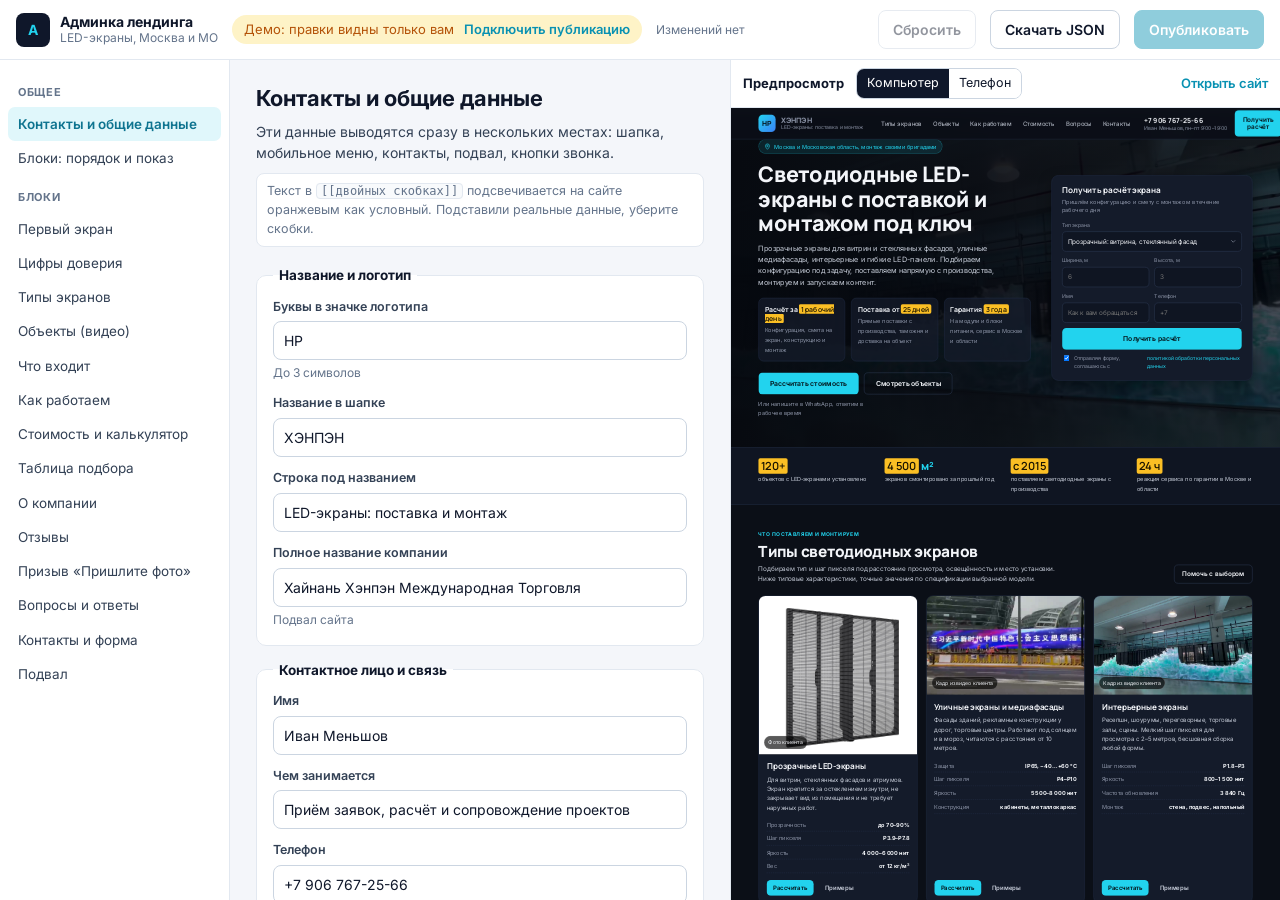
==== admin/index.html @ 5473659e "Админка: контент лендинга в content/landing.json, редактор с предпросмотром и публикацией в GitHub C" ====
<!DOCTYPE html>
<html lang="ru">
<head>
<meta charset="utf-8">
<meta name="viewport" content="width=device-width, initial-scale=1">
<meta name="robots" content="noindex, nofollow">
<title>Админка лендинга LED-экранов</title>
<link rel="preconnect" href="https://fonts.googleapis.com">
<link rel="preconnect" href="https://fonts.gstatic.com" crossorigin>
<link href="https://fonts.googleapis.com/css2?family=Inter:wght@400;500;600;700&display=swap" rel="stylesheet">
<link rel="icon" href="data:image/svg+xml,%3Csvg xmlns=%27http://www.w3.org/2000/svg%27 viewBox=%270 0 32 32%27%3E%3Crect width=%2732%27 height=%2732%27 rx=%277%27 fill=%27%230F172A%27/%3E%3Ctext x=%2716%27 y=%2722%27 font-size=%2714%27 font-family=%27Arial%27 font-weight=%27700%27 fill=%27%2322D3EE%27 text-anchor=%27middle%27%3EA%3C/text%3E%3C/svg%3E">
<link rel="stylesheet" href="admin.css?v=1">
</head>
<body>

<header class="top">
  <a class="brand" href="../index.html" title="Обзор прототипа"><span class="mk">A</span><span><b>Админка лендинга</b><small>LED-экраны, Москва и МО</small></span></a>
  <div class="mode" id="mode"></div>
  <span class="dirty" id="dirty"></span>
  <span class="live" id="live"></span>
  <span class="grow"></span>
  <button class="btn ghost" id="btn-history" hidden>История</button>
  <button class="btn ghost" id="btn-reset" disabled>Сбросить</button>
  <button class="btn ghost" id="btn-download" title="Скачать текущий контент файлом landing.json">Скачать JSON</button>
  <button class="btn primary" id="btn-publish" disabled title="Ctrl+S">Опубликовать</button>
</header>

<div class="layout">
  <nav class="nav" id="nav"></nav>
  <main class="editor" id="editor"><p class="fh" style="padding:24px">Загрузка…</p></main>
  <aside class="preview">
    <div class="pv-bar">
      <b>Предпросмотр</b>
      <span class="seg"><button type="button" class="on" data-device="desktop">Компьютер</button><button type="button" data-device="mobile">Телефон</button></span>
      <span class="grow"></span>
      <a class="lnk" href="../landing.html" target="_blank" rel="noopener">Открыть сайт</a>
    </div>
    <div class="pv-box" id="pv-box"><iframe id="pv" title="Предпросмотр лендинга"></iframe></div>
  </aside>
</div>
<button class="pv-toggle" id="pv-toggle" type="button">Предпросмотр</button>

<datalist id="media-list"></datalist>
<div class="toasts" id="toasts"></div>

<!-- Вход для публикации -->
<div class="modal" id="m-login">
  <form class="box" id="login-form">
    <button type="button" class="x" data-close aria-label="Закрыть">✕</button>
    <h2>Подключить публикацию</h2>
    <p>Правки публикуются в репозиторий <a id="repo-link" target="_blank" rel="noopener">на GitHub</a>, сайт обновляется сам примерно за минуту. Для входа нужен токен GitHub с правом записи в этот репозиторий.</p>
    <details class="how">
      <summary>Как получить токен (2 минуты)</summary>
      <ol>
        <li>Войдите на GitHub под аккаунтом с доступом к репозиторию.</li>
        <li>Откройте <a href="https://github.com/settings/personal-access-tokens/new" target="_blank" rel="noopener">github.com/settings/personal-access-tokens/new</a>.</li>
        <li>Token name: «Админка лендинга». Expiration: срок действия, например 90 дней.</li>
        <li>Repository access: <b>Only select repositories</b>, выберите <b>led-screens-landing-prototype</b>.</li>
        <li>Permissions → Repository permissions → <b>Contents: Read and write</b>.</li>
        <li>Нажмите Generate token, скопируйте токен и вставьте ниже.</li>
      </ol>
    </details>
    <label class="fld"><span class="fl">Токен GitHub</span><input type="password" id="login-token" autocomplete="off" placeholder="github_pat_…"></label>
    <label class="chk"><input type="checkbox" id="login-remember" checked> <span>Запомнить в этом браузере</span></label>
    <p class="fh">Токен хранится только в вашем браузере и отправляется только на api.github.com.</p>
    <p class="err" id="login-err"></p>
    <div class="row end"><button type="button" class="btn ghost" data-close>Отмена</button><button type="submit" class="btn primary">Подключить</button></div>
  </form>
</div>

<!-- Публикация -->
<div class="modal" id="m-publish">
  <form class="box" id="pub-form">
    <button type="button" class="x" data-close aria-label="Закрыть">✕</button>
    <h2>Опубликовать изменения</h2>
    <p id="pub-files" class="fh"></p>
    <label class="fld"><span class="fl">Что изменили</span><input type="text" id="pub-msg" maxlength="120"></label>
    <p class="fh">Описание попадёт в историю изменений, по нему удобно найти и вернуть прошлую версию.</p>
    <p class="err" id="pub-err"></p>
    <div class="row end"><button type="button" class="btn ghost" data-close>Отмена</button><button type="submit" class="btn primary">Опубликовать</button></div>
  </form>
</div>

<!-- История -->
<div class="modal" id="m-history">
  <div class="box wide">
    <button type="button" class="x" data-close aria-label="Закрыть">✕</button>
    <h2>История изменений</h2>
    <p class="fh">Любую прошлую версию можно открыть в редакторе и опубликовать заново.</p>
    <div id="hist-list"></div>
  </div>
</div>

<script src="../assets/render.js?v=3"></script>
<script src="github.js?v=1"></script>
<script src="schema.js?v=1"></script>
<script src="admin.js?v=2"></script>
</body>
</html>
---- admin/admin.css ----
/* Админка лендинга: светлый рабочий интерфейс, предпросмотр справа */
:root{
  --bg:#F4F6FA;--surface:#FFFFFF;--surface-2:#F8FAFC;--ink:#0F172A;--ink-2:#334155;--muted:#64748B;
  --line:#E2E8F0;--line-2:#CBD5E1;--brand:#0891B2;--brand-2:#0E7490;--brand-soft:#E0F7FB;
  --ok:#15803D;--ok-soft:#DCFCE7;--warn:#B45309;--warn-soft:#FEF3C7;--err:#B91C1C;--err-soft:#FEE2E2;
  --r:10px;--top:60px;
}
*{box-sizing:border-box}
html,body{height:100%}
body{margin:0;background:var(--bg);color:var(--ink);font:14px/1.5 "Inter",system-ui,-apple-system,"Segoe UI",Roboto,sans-serif;overflow:hidden}
a{color:var(--brand)}
button,input,select,textarea{font:inherit;color:inherit}
code{background:var(--surface-2);border:1px solid var(--line);border-radius:4px;padding:0 4px;font-size:12px}
.grow{flex:1}
.row{display:flex;gap:8px;align-items:center;flex-wrap:wrap}
.row.end{justify-content:flex-end;margin-top:16px}
.fh{display:block;color:var(--muted);font-size:12px;margin:4px 0 0}
.err{color:var(--err);font-size:13px;margin:8px 0 0}
.err:empty{display:none}
.badge{font-size:11px;background:var(--line);color:var(--muted);border-radius:99px;padding:1px 7px;margin-left:6px;white-space:nowrap}

/* Кнопки */
.btn{display:inline-flex;align-items:center;justify-content:center;gap:6px;border:1px solid var(--line-2);background:var(--surface);border-radius:8px;padding:8px 14px;font-weight:600;cursor:pointer;text-decoration:none;color:var(--ink);white-space:nowrap}
.btn:hover:not(:disabled){border-color:var(--ink-2)}
.btn:disabled{opacity:.45;cursor:default}
.btn.primary{background:var(--brand);border-color:var(--brand);color:#fff}
.btn.primary:hover:not(:disabled){background:var(--brand-2);border-color:var(--brand-2)}
.btn.ghost{background:transparent}
.btn.sm{padding:5px 10px;font-size:13px}
.btn.add{width:100%;border-style:dashed;color:var(--brand);background:transparent;margin-top:8px}
.lnk{background:none;border:0;color:var(--brand);cursor:pointer;padding:0;font-weight:600;text-decoration:none}
.ib{width:28px;height:28px;border:1px solid var(--line);background:var(--surface);border-radius:6px;cursor:pointer;display:inline-grid;place-items:center;font-size:13px;color:var(--ink-2);padding:0}
.ib:hover:not(:disabled){border-color:var(--ink-2);color:var(--ink)}
.ib:disabled{opacity:.35;cursor:default}

/* Верхняя панель */
.top{height:var(--top);display:flex;align-items:center;gap:14px;padding:0 16px;background:var(--surface);border-bottom:1px solid var(--line);position:relative;z-index:5}
.brand{display:flex;align-items:center;gap:10px;text-decoration:none;color:var(--ink);flex:none}
.brand .mk{width:34px;height:34px;border-radius:8px;background:#0F172A;color:#22D3EE;display:grid;place-items:center;font-weight:700}
.brand b{display:block;font-size:14px;line-height:1.2}
.brand small{display:block;color:var(--muted);font-size:12px;line-height:1.2}
.mode{display:flex;align-items:center;gap:10px;font-size:13px;border-radius:99px;padding:5px 12px;white-space:nowrap}
.mode.demo{background:var(--warn-soft);color:var(--warn)}
.mode.live{background:var(--ok-soft);color:var(--ok)}
.dirty{font-size:12px;color:var(--muted);white-space:nowrap}
.dirty.on{color:var(--warn);font-weight:600}
.live{font-size:12px;white-space:nowrap}
.live.wait{color:var(--muted)}
.live.ok{color:var(--ok);font-weight:600}

/* Раскладка */
.layout{display:grid;grid-template-columns:230px minmax(380px,1fr) minmax(360px,1.1fr);height:calc(100% - var(--top))}
.nav{background:var(--surface);border-right:1px solid var(--line);overflow:auto;padding:10px 8px 40px}
.ng{font-size:11px;font-weight:700;text-transform:uppercase;letter-spacing:.06em;color:var(--muted);padding:14px 10px 6px}
.ni{display:flex;align-items:center;justify-content:space-between;gap:6px;padding:7px 10px;border-radius:7px;color:var(--ink-2);text-decoration:none;font-size:13.5px}
.ni:hover{background:var(--surface-2);color:var(--ink)}
.ni.on{background:var(--brand-soft);color:var(--brand-2);font-weight:600}
.ni.off span:first-child{color:var(--muted);text-decoration:line-through}
.editor{overflow:auto;padding:22px 26px 80px}
.preview{border-left:1px solid var(--line);display:flex;flex-direction:column;background:#E9EDF3;min-width:0}
.pv-bar{display:flex;align-items:center;gap:12px;padding:8px 12px;background:var(--surface);border-bottom:1px solid var(--line);font-size:13px}
.seg{display:inline-flex;border:1px solid var(--line-2);border-radius:8px;overflow:hidden}
.seg button{border:0;background:var(--surface);padding:5px 10px;cursor:pointer;font-size:12.5px}
.seg button.on{background:var(--ink);color:#fff}
.pv-box{flex:1;position:relative;overflow:hidden}
.pv-box iframe{position:absolute;top:0;border:0;transform-origin:0 0;background:#0B0F17}
.pv-box iframe.mobile{top:12px;border-radius:14px;box-shadow:0 10px 30px rgba(15,23,42,.25)}
.pv-toggle{display:none}

/* Редактор */
.ph{display:flex;align-items:center;justify-content:space-between;gap:12px;flex-wrap:wrap;margin-bottom:6px}
.ph h1{font-size:22px;margin:0}
.intro{color:var(--ink-2);margin:6px 0 10px;max-width:720px}
.tip{font-size:12.5px;color:var(--muted);background:var(--surface);border:1px solid var(--line);border-radius:8px;padding:8px 10px;margin:8px 0 18px}
.form{display:flex;flex-direction:column;gap:14px;max-width:760px}
.fld{display:flex;flex-direction:column;min-width:0}
.fl{font-size:12.5px;font-weight:600;color:var(--ink-2);margin-bottom:5px}
.fld input[type=text],.fld input[type=number],.fld input[type=password],.fld select,.fld textarea,.brow input[type=text]{width:100%;background:var(--surface);border:1px solid var(--line-2);border-radius:8px;padding:8px 10px;outline:0;min-width:0}
.fld textarea{resize:vertical;min-height:60px}
.fld input:focus,.fld select:focus,.fld textarea:focus,.brow input:focus{border-color:var(--brand);box-shadow:0 0 0 3px var(--brand-soft)}
.cnt{font-size:11px;color:var(--muted);align-self:flex-end;margin-top:3px}
.cnt.over{color:var(--err);font-weight:600}
.chk{display:inline-flex;align-items:center;gap:8px;cursor:pointer;font-size:13.5px}
.chk input{width:16px;height:16px;accent-color:var(--brand);margin:0}
.chk.pill{background:var(--surface);border:1px solid var(--line);border-radius:99px;padding:5px 12px}
.grp{border:1px solid var(--line);border-radius:var(--r);background:var(--surface);padding:12px 16px 16px;margin:0;display:flex;flex-direction:column;gap:12px}
.grp legend{font-weight:700;padding:0 6px;font-size:13.5px}
.mchk{display:flex;flex-wrap:wrap;gap:8px 16px;background:var(--surface);border:1px solid var(--line);border-radius:8px;padding:9px 12px}
.ico-row{display:flex;gap:10px;align-items:center}
.ico-pv{width:36px;height:36px;border-radius:8px;background:#0F172A;color:#22D3EE;display:grid;place-items:center;flex:none}
.ico-pv svg{width:20px;height:20px}

/* Медиа */
.media-row{display:flex;gap:12px;align-items:flex-start}
.thumb{width:132px;aspect-ratio:16/10;border-radius:8px;background:#0F172A;overflow:hidden;flex:none;display:grid;place-items:center;color:#94A3B8;font-size:12px;border:1px solid var(--line)}
.thumb img,.thumb video{width:100%;height:100%;object-fit:cover}
.media-ctl{flex:1;display:flex;flex-direction:column;gap:6px;min-width:0}

/* Списки */
.lst{background:var(--surface-2);border:1px solid var(--line);border-radius:var(--r);padding:10px 12px 12px}
.lst-h{display:flex;align-items:center;gap:8px}
.lst-h .cnt{align-self:auto;margin:0 0 5px;background:var(--line);border-radius:99px;padding:0 7px}
.itm{background:var(--surface);border:1px solid var(--line);border-radius:8px;margin-top:8px}
.itm.off{opacity:.7}
.itm summary{list-style:none;display:flex;align-items:center;gap:8px;padding:8px 10px;cursor:pointer;user-select:none}
.itm summary::-webkit-details-marker{display:none}
.itm summary::before{content:"▸";color:var(--muted);font-size:12px;transition:transform .15s}
.itm[open] summary::before{transform:rotate(90deg)}
.itm summary .t{flex:1;min-width:0;overflow:hidden;text-overflow:ellipsis;white-space:nowrap;font-weight:600}
.itm .ctl{display:inline-flex;gap:4px;flex:none}
.itm .body{padding:4px 14px 14px 30px;display:flex;flex-direction:column;gap:12px;border-top:1px solid var(--line)}
.itm .body .lst{background:var(--bg)}
.irow{display:flex;gap:8px;align-items:flex-end;margin-top:8px}
.irow .fld{flex:1}
.irow .ctl{display:inline-flex;gap:4px;padding-bottom:5px}
.lst.inline .irow .fl{font-size:11.5px;font-weight:500;color:var(--muted)}
.lst.inline .irow + .irow .fl{display:none}

/* Блоки */
.blocks{display:flex;flex-direction:column;gap:6px;max-width:760px}
.brow{display:grid;grid-template-columns:26px minmax(170px,1fr) minmax(160px,1fr) auto;gap:10px;align-items:center;background:var(--surface);border:1px solid var(--line);border-radius:8px;padding:8px 10px}
.brow.off{background:var(--surface-2)}
.brow.off b{color:var(--muted);text-decoration:line-through}
.brow .n{color:var(--muted);font-size:12px;text-align:center}
.brow .ctl{display:inline-flex;gap:4px;align-items:center}

/* Модальные окна */
.modal{position:fixed;inset:0;background:rgba(15,23,42,.45);display:none;align-items:center;justify-content:center;padding:16px;z-index:50}
.modal.open{display:flex}
.modal .box{background:var(--surface);border-radius:14px;width:min(520px,100%);max-height:92vh;overflow:auto;padding:22px 24px;position:relative;box-shadow:0 20px 60px rgba(15,23,42,.3)}
.modal .box.wide{width:min(720px,100%)}
.modal h2{margin:0 0 8px;font-size:19px}
.modal p{margin:0 0 10px;color:var(--ink-2)}
.modal .x{position:absolute;top:12px;right:12px;border:0;background:none;font-size:18px;color:var(--muted);cursor:pointer}
.modal .fld{margin:10px 0 8px}
.how{background:var(--surface-2);border:1px solid var(--line);border-radius:8px;padding:8px 12px;margin:10px 0}
.how summary{cursor:pointer;font-weight:600}
.how ol{margin:8px 0 2px;padding-left:20px;color:var(--ink-2)}
.how li{margin:3px 0}
.hrow{display:flex;justify-content:space-between;align-items:center;gap:12px;border-top:1px solid var(--line);padding:10px 0}
.hrow b{font-weight:600}

/* Уведомления */
.toasts{position:fixed;right:16px;bottom:16px;display:flex;flex-direction:column;gap:8px;z-index:60;max-width:min(420px,calc(100vw - 32px))}
.toast{background:#0F172A;color:#fff;border-radius:10px;padding:10px 14px;font-size:13.5px;box-shadow:0 10px 30px rgba(15,23,42,.3);transition:opacity .3s,transform .3s}
.toast.ok{background:var(--ok)}
.toast.warn{background:var(--warn)}
.toast.err{background:var(--err)}
.toast.out{opacity:0;transform:translateY(8px)}

/* Узкие экраны: предпросмотр по кнопке */
@media (max-width:1180px){
  .layout{grid-template-columns:200px 1fr}
  .preview{position:fixed;inset:var(--top) 0 0 auto;width:min(560px,100%);z-index:20;transform:translateX(100%);transition:transform .2s;box-shadow:-10px 0 30px rgba(15,23,42,.2)}
  body.pv-open .preview{transform:none}
  .pv-toggle{display:block;position:fixed;right:16px;bottom:16px;z-index:30;background:#0F172A;color:#fff;border:0;border-radius:99px;padding:10px 16px;font-weight:600;cursor:pointer;box-shadow:0 8px 24px rgba(15,23,42,.3)}
  body.pv-open .pv-toggle{background:var(--brand)}
  .toasts{bottom:70px}
  .dirty,.live{display:none}
}
@media (max-width:760px){
  body{overflow:auto}
  .top{height:auto;flex-wrap:wrap;padding:10px 12px;gap:8px}
  .top .grow{display:none}
  .brand small{display:none}
  .layout{display:block;height:auto}
  .nav{display:flex;overflow-x:auto;border-right:0;border-bottom:1px solid var(--line);padding:6px;gap:2px}
  .ng{display:none}
  .ni{white-space:nowrap}
  .editor{overflow:visible;padding:16px 14px 90px}
  .preview{inset:0;width:100%}
  .brow{grid-template-columns:22px 1fr;row-gap:6px}
  .brow input,.brow .ctl{grid-column:2}
  .media-row{flex-direction:column}
  .thumb{width:100%}
  .irow{flex-wrap:wrap}
}
[hidden]{display:none!important}
code{font-family:ui-monospace,SFMono-Regular,Menlo,monospace}
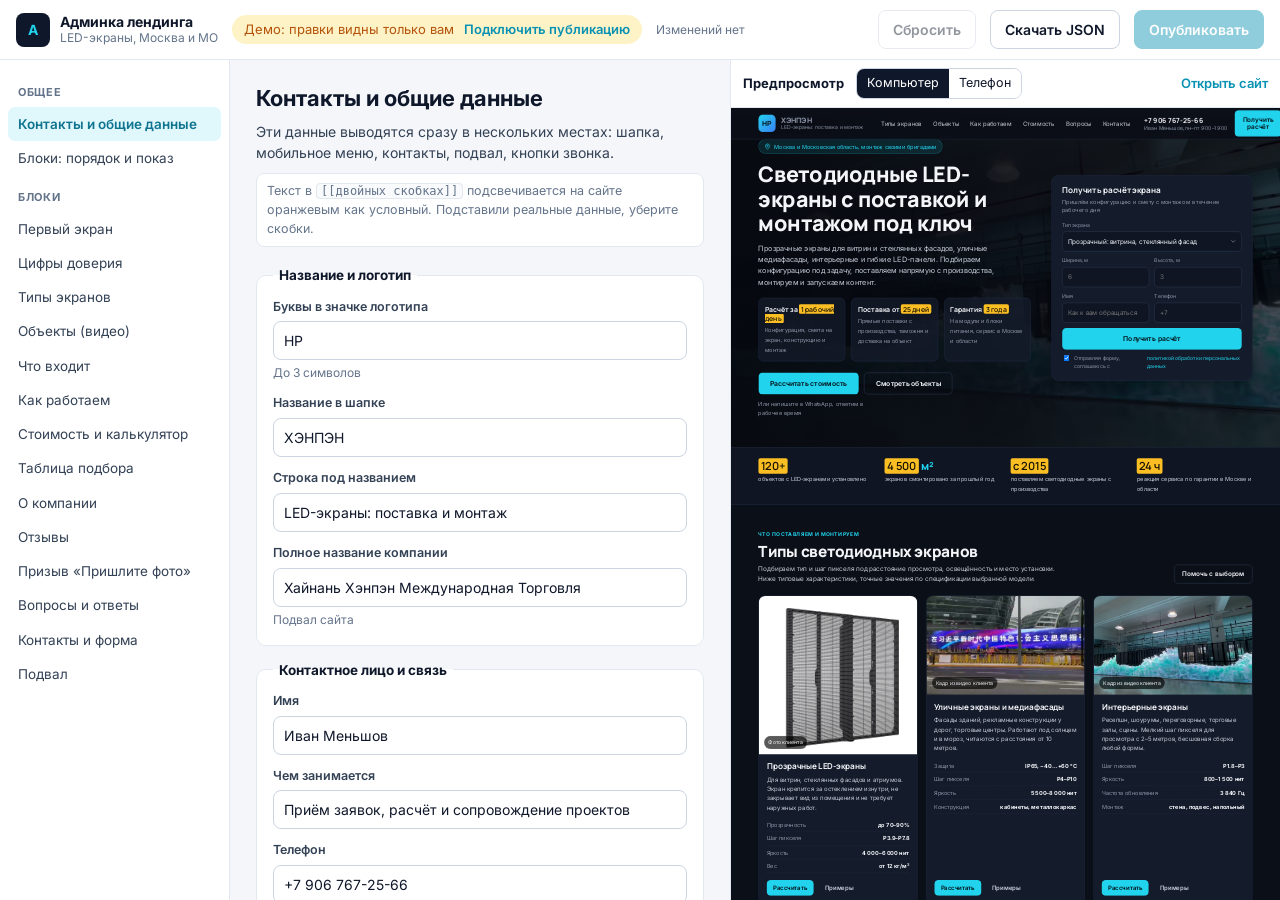
==== commit 47aa57fd: "Иконки мессенджеров в подвале и мобильном меню 16px, крестик меню поверх панели прототипа, ярлык шап" ====
--- a/admin/index.html
+++ b/admin/index.html
@@ -9,7 +9,7 @@
 <link rel="preconnect" href="https://fonts.gstatic.com" crossorigin>
 <link href="https://fonts.googleapis.com/css2?family=Inter:wght@400;500;600;700&display=swap" rel="stylesheet">
 <link rel="icon" href="data:image/svg+xml,%3Csvg xmlns=%27http://www.w3.org/2000/svg%27 viewBox=%270 0 32 32%27%3E%3Crect width=%2732%27 height=%2732%27 rx=%277%27 fill=%27%230F172A%27/%3E%3Ctext x=%2716%27 y=%2722%27 font-size=%2714%27 font-family=%27Arial%27 font-weight=%27700%27 fill=%27%2322D3EE%27 text-anchor=%27middle%27%3EA%3C/text%3E%3C/svg%3E">
-<link rel="stylesheet" href="admin.css?v=1">
+<link rel="stylesheet" href="admin.css?v=3">
 </head>
 <body>
 
@@ -77,7 +77,7 @@
     <label class="fld"><span class="fl">Что изменили</span><input type="text" id="pub-msg" maxlength="120"></label>
     <p class="fh">Описание попадёт в историю изменений, по нему удобно найти и вернуть прошлую версию.</p>
     <p class="err" id="pub-err"></p>
-    <div class="row end"><button type="button" class="btn ghost" data-close>Отмена</button><button type="submit" class="btn primary">Опубликовать</button></div>
+    <div class="row end"><button type="button" class="btn ghost" id="pub-reload" hidden>Загрузить свежую версию</button><button type="button" class="btn ghost" data-close>Отмена</button><button type="submit" class="btn primary">Опубликовать</button></div>
   </form>
 </div>
 
@@ -91,9 +91,9 @@
   </div>
 </div>
 
-<script src="../assets/render.js?v=3"></script>
-<script src="github.js?v=1"></script>
+<script src="../assets/render.js?v=4"></script>
+<script src="github.js?v=2"></script>
 <script src="schema.js?v=1"></script>
-<script src="admin.js?v=2"></script>
+<script src="admin.js?v=3"></script>
 </body>
 </html>
--- a/admin/admin.css
+++ b/admin/admin.css
@@ -151,8 +151,8 @@
 /* Узкие экраны: предпросмотр по кнопке */
 @media (max-width:1180px){
   .layout{grid-template-columns:200px 1fr}
-  .preview{position:fixed;inset:var(--top) 0 0 auto;width:min(560px,100%);z-index:20;transform:translateX(100%);transition:transform .2s;box-shadow:-10px 0 30px rgba(15,23,42,.2)}
-  body.pv-open .preview{transform:none}
+  .preview{position:fixed;inset:var(--top) 0 0 auto;width:min(560px,100%);z-index:20;transform:translateX(100%);transition:transform .2s;visibility:hidden}
+  body.pv-open .preview{transform:none;visibility:visible;box-shadow:-10px 0 30px rgba(15,23,42,.2)}
   .pv-toggle{display:block;position:fixed;right:16px;bottom:16px;z-index:30;background:#0F172A;color:#fff;border:0;border-radius:99px;padding:10px 16px;font-weight:600;cursor:pointer;box-shadow:0 8px 24px rgba(15,23,42,.3)}
   body.pv-open .pv-toggle{background:var(--brand)}
   .toasts{bottom:70px}
@@ -163,6 +163,7 @@
   .top{height:auto;flex-wrap:wrap;padding:10px 12px;gap:8px}
   .top .grow{display:none}
   .brand small{display:none}
+  .mode{white-space:normal;flex-wrap:wrap;gap:2px 10px;border-radius:10px;max-width:100%}
   .layout{display:block;height:auto}
   .nav{display:flex;overflow-x:auto;border-right:0;border-bottom:1px solid var(--line);padding:6px;gap:2px}
   .ng{display:none}
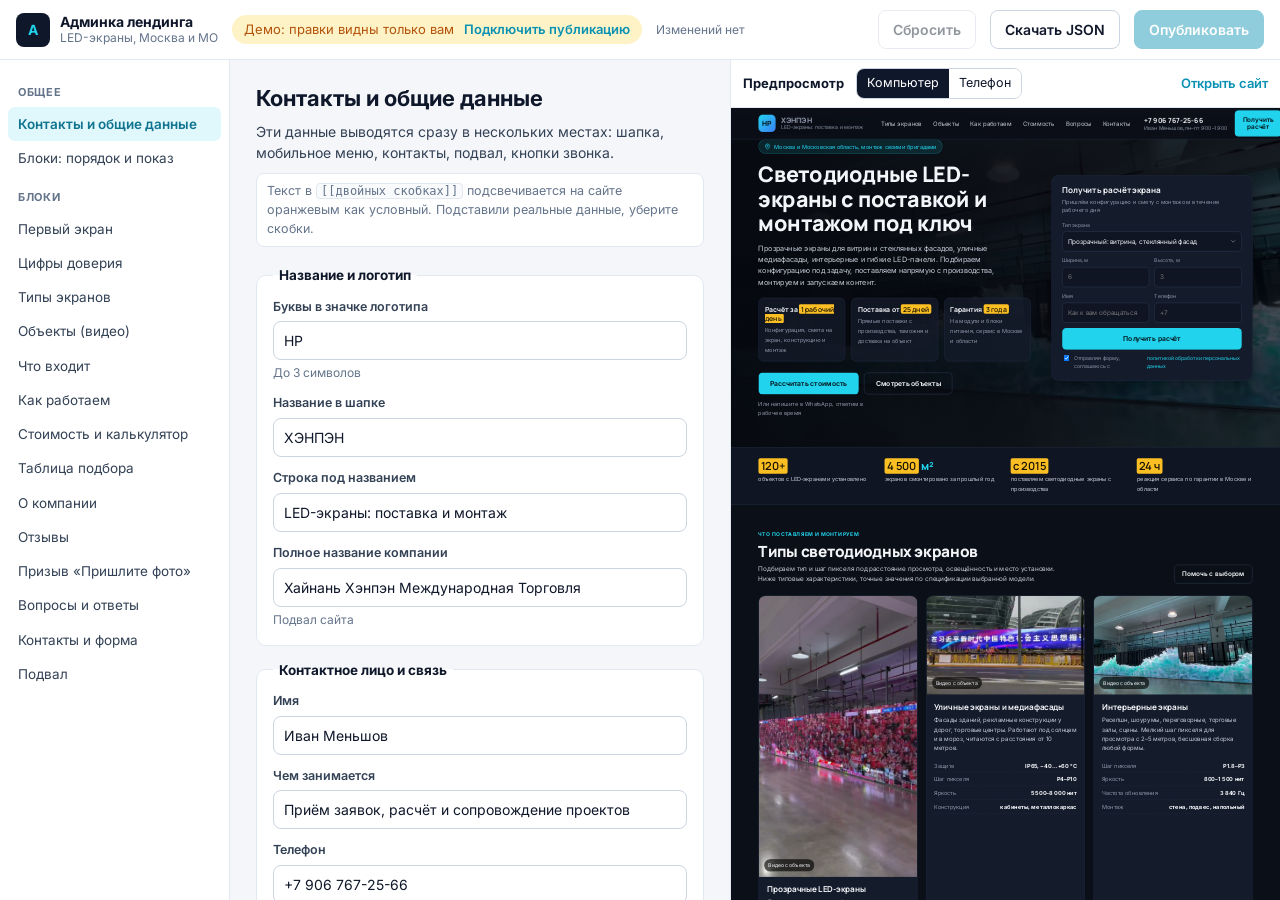
==== commit c9e46bc5: "Видео вместо картинок с автовоспроизведением: прототип, варианты 1 и 2, поля видео в админке Co-Auth" ====
--- a/admin/index.html
+++ b/admin/index.html
@@ -91,9 +91,9 @@
   </div>
 </div>
 
-<script src="../assets/render.js?v=4"></script>
+<script src="../assets/render.js?v=5"></script>
 <script src="github.js?v=2"></script>
-<script src="schema.js?v=1"></script>
+<script src="schema.js?v=2"></script>
 <script src="admin.js?v=3"></script>
 </body>
 </html>
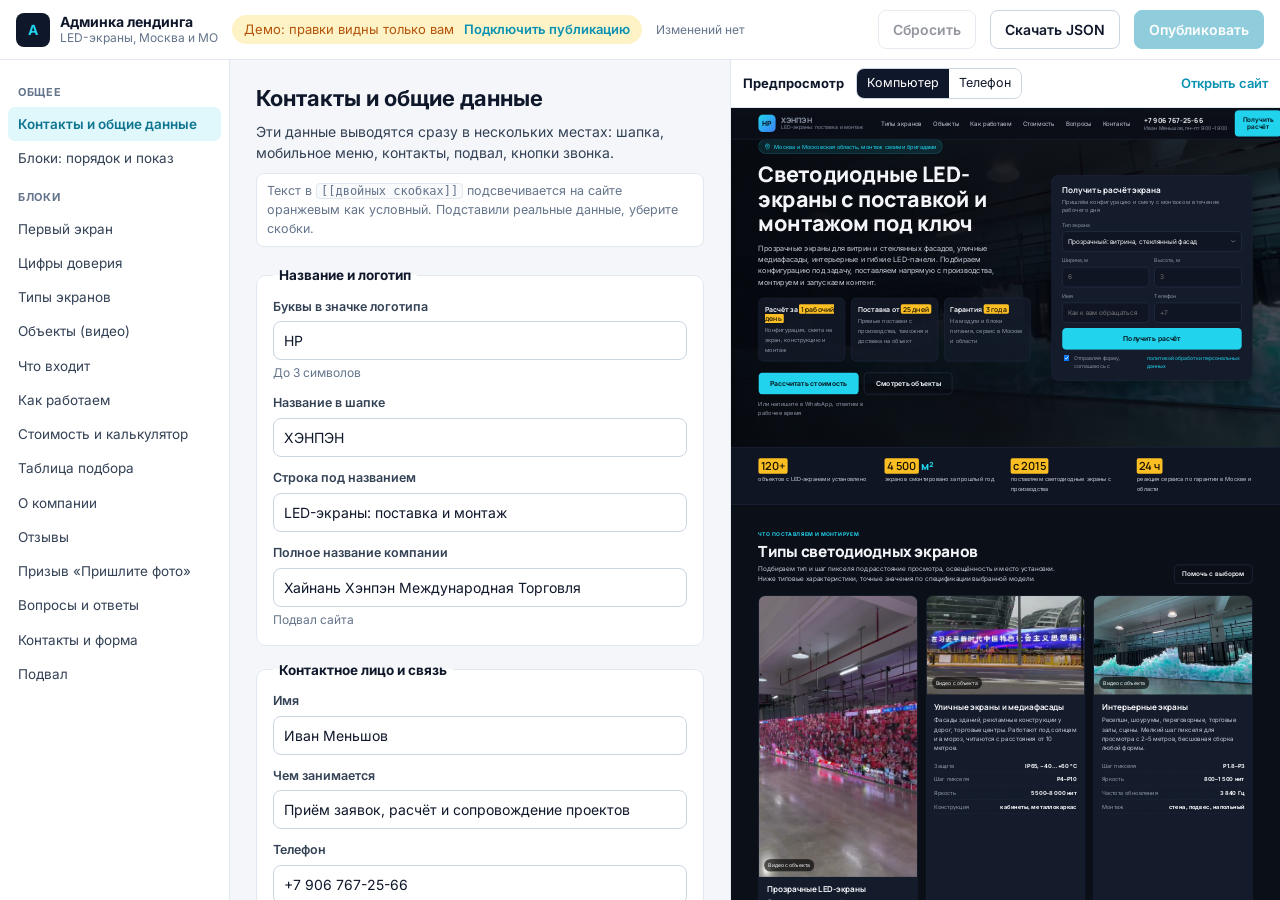
==== commit 87aff043: "Вариант 4 «Сцена» по макету дизайнера: экран монтируется на стену 3D-зала при прокрутке, цифры-бараб" ====
--- a/admin/index.html
+++ b/admin/index.html
@@ -93,7 +93,7 @@
 
 <script src="../assets/render.js?v=5"></script>
 <script src="github.js?v=2"></script>
-<script src="schema.js?v=2"></script>
+<script src="schema.js?v=3"></script>
 <script src="admin.js?v=3"></script>
 </body>
 </html>
